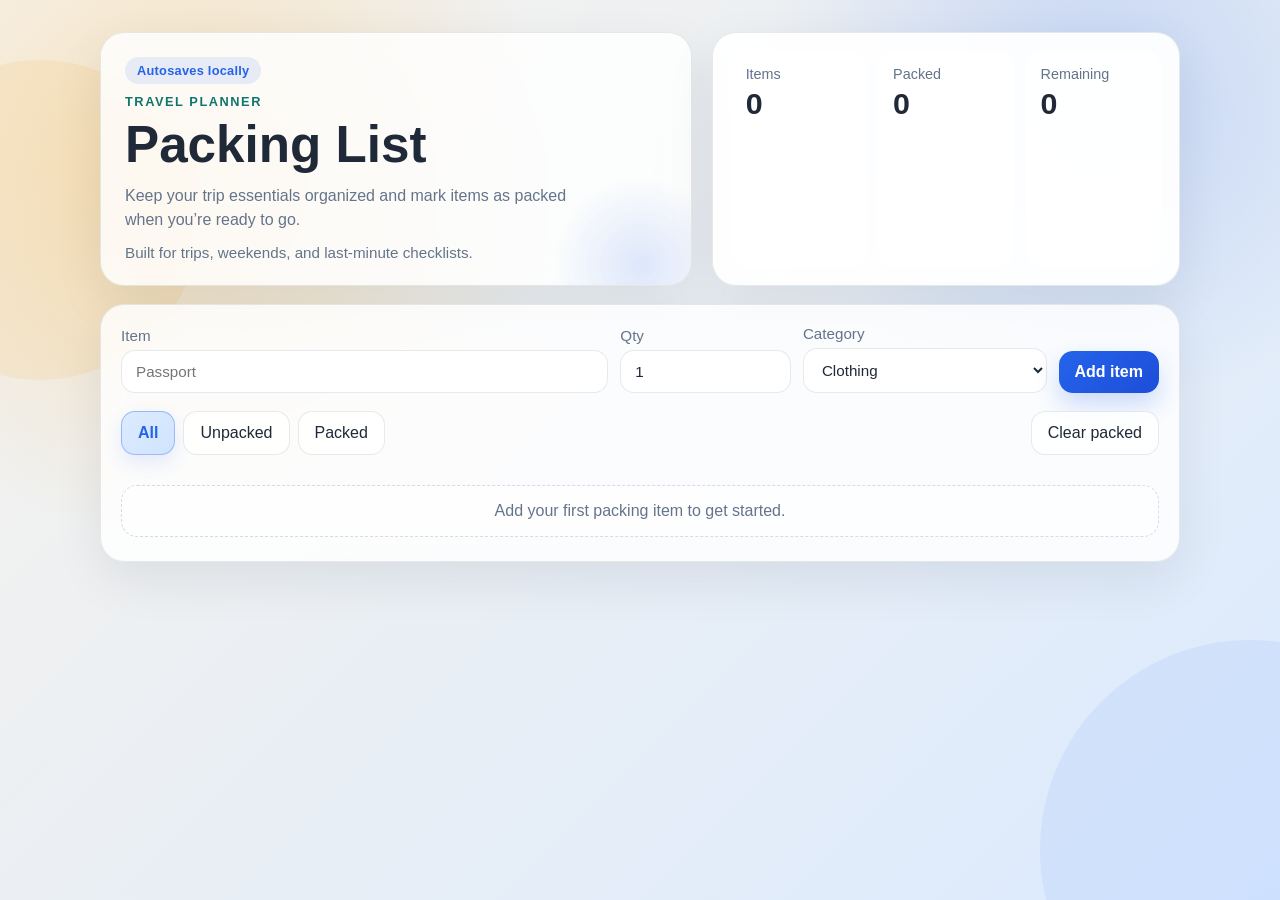
==== apps/packing-list/index.html @ a169e859 "Polish packing list and add new games Co-authored-by: Copilot <223556219+Copilot@users.noreply.githu" ====
<!DOCTYPE html>
<html lang="en">
<head>
  <meta charset="UTF-8" />
  <meta name="viewport" content="width=device-width, initial-scale=1.0" />
  <title>Packing List</title>
  <link rel="stylesheet" href="styles.css" />
</head>
<body>
  <main class="app-shell">
    <section class="hero">
      <div class="hero-copy">
        <p class="chip">Autosaves locally</p>
        <p class="eyebrow">Travel planner</p>
        <h1>Packing List</h1>
        <p class="intro">Keep your trip essentials organized and mark items as packed when you’re ready to go.</p>
        <p class="subtle">Built for trips, weekends, and last-minute checklists.</p>
      </div>

      <div class="summary" aria-live="polite">
        <div>
          <span class="summary-label">Items</span>
          <strong id="totalCount">0</strong>
        </div>
        <div>
          <span class="summary-label">Packed</span>
          <strong id="packedCount">0</strong>
        </div>
        <div>
          <span class="summary-label">Remaining</span>
          <strong id="remainingCount">0</strong>
        </div>
      </div>
    </section>

    <section class="panel">
      <form id="itemForm" class="item-form">
        <label>
          <span>Item</span>
          <input id="itemName" name="itemName" type="text" placeholder="Passport" maxlength="60" required />
        </label>

        <label>
          <span>Qty</span>
          <input id="itemQuantity" name="itemQuantity" type="number" min="1" max="99" value="1" />
        </label>

        <label>
          <span>Category</span>
          <select id="itemCategory" name="itemCategory">
            <option>Clothing</option>
            <option>Toiletries</option>
            <option>Tech</option>
            <option>Documents</option>
            <option>Health</option>
            <option>Other</option>
          </select>
        </label>

        <button type="submit" class="primary">Add item</button>
      </form>

      <div class="toolbar">
        <div class="filters" role="tablist" aria-label="Packing list filters">
          <button type="button" class="filter active" data-filter="all">All</button>
          <button type="button" class="filter" data-filter="unpacked">Unpacked</button>
          <button type="button" class="filter" data-filter="packed">Packed</button>
        </div>

        <button type="button" id="clearPackedBtn" class="ghost">Clear packed</button>
      </div>

      <ul id="itemList" class="item-list" aria-label="Packing items"></ul>

      <p id="emptyState" class="empty-state">Add your first packing item to get started.</p>
    </section>
  </main>

  <script src="app.js"></script>
</body>
</html>
---- apps/packing-list/styles.css ----
:root {
  --bg-1: #f7f3ec;
  --bg-2: #dbeafe;
  --card: rgba(255, 255, 255, 0.82);
  --card-strong: rgba(255, 255, 255, 0.94);
  --text: #1f2937;
  --muted: #64748b;
  --line: rgba(31, 41, 55, 0.1);
  --accent: #2563eb;
  --accent-2: #0f766e;
  --accent-3: #f59e0b;
}

* {
  box-sizing: border-box;
}

body {
  margin: 0;
  min-height: 100vh;
  font-family: "Segoe UI", sans-serif;
  color: var(--text);
  position: relative;
  overflow-x: hidden;
  background:
    radial-gradient(circle at 15% 20%, rgba(245, 158, 11, 0.22) 0%, transparent 28%),
    radial-gradient(circle at 85% 10%, rgba(37, 99, 235, 0.18) 0%, transparent 24%),
    linear-gradient(135deg, var(--bg-1), var(--bg-2));
}

body::before,
body::after {
  content: "";
  position: fixed;
  inset: auto;
  pointer-events: none;
  filter: blur(0);
  opacity: 0.9;
}

body::before {
  width: 320px;
  height: 320px;
  left: -120px;
  top: 60px;
  border-radius: 50%;
  background: rgba(245, 158, 11, 0.1);
}

body::after {
  width: 420px;
  height: 420px;
  right: -180px;
  bottom: -160px;
  border-radius: 50%;
  background: rgba(37, 99, 235, 0.08);
}

.app-shell {
  width: min(1080px, calc(100% - 32px));
  margin: 0 auto;
  padding: 32px 0 44px;
  position: relative;
  z-index: 1;
}

.hero {
  display: grid;
  gap: 20px;
  grid-template-columns: 1.2fr 0.95fr;
  align-items: stretch;
  margin-bottom: 18px;
}

.hero-copy,
.summary,
.panel {
  background: var(--card);
  border: 1px solid var(--line);
  border-radius: 24px;
  box-shadow: 0 18px 50px rgba(15, 23, 42, 0.08);
  backdrop-filter: blur(14px);
}

.hero-copy {
  padding: 24px;
  display: grid;
  align-content: center;
  gap: 0;
  min-height: 220px;
  position: relative;
  overflow: hidden;
}

.hero-copy::after {
  content: "";
  position: absolute;
  inset: auto -40px -70px auto;
  width: 180px;
  height: 180px;
  border-radius: 50%;
  background: radial-gradient(circle, rgba(37, 99, 235, 0.14), transparent 70%);
}

.chip {
  width: fit-content;
  margin: 0 0 10px;
  padding: 6px 12px;
  border-radius: 999px;
  background: rgba(37, 99, 235, 0.1);
  color: var(--accent);
  font-size: 0.8rem;
  font-weight: 700;
  letter-spacing: 0.02em;
}

.subtle {
  margin: 12px 0 0;
  color: var(--muted);
  font-size: 0.95rem;
}

.eyebrow {
  margin: 0 0 6px;
  text-transform: uppercase;
  letter-spacing: 0.12em;
  font-size: 0.8rem;
  color: var(--accent-2);
  font-weight: 700;
}

h1 {
  margin: 0;
  font-size: clamp(2rem, 4vw, 3.4rem);
}

.intro {
  margin: 10px 0 0;
  max-width: 52ch;
  color: var(--muted);
  line-height: 1.5;
}

.summary {
  display: grid;
  grid-template-columns: repeat(3, 1fr);
  gap: 12px;
  padding: 18px;
  background: var(--card-strong);
}

.summary div {
  padding: 14px;
  border-radius: 16px;
  background: rgba(255, 255, 255, 0.72);
  border: 1px solid rgba(255, 255, 255, 0.5);
  box-shadow: inset 0 1px 0 rgba(255, 255, 255, 0.7);
}

.summary-label {
  display: block;
  margin-bottom: 6px;
  color: var(--muted);
  font-size: 0.9rem;
}

.summary strong {
  font-size: 1.9rem;
  line-height: 1;
}

.panel {
  padding: 20px;
}

.item-form {
  display: grid;
  grid-template-columns: 2fr 0.7fr 1fr auto;
  gap: 12px;
  align-items: end;
}

.item-form label {
  display: grid;
  gap: 6px;
  font-size: 0.95rem;
}

.item-form span {
  color: var(--muted);
}

input,
select,
button {
  font: inherit;
}

input,
select {
  width: 100%;
  border: 1px solid var(--line);
  border-radius: 14px;
  padding: 12px 14px;
  background: #fff;
  color: var(--text);
  transition: border-color 0.2s, box-shadow 0.2s, transform 0.2s;
}

input:focus,
select:focus {
  outline: 2px solid rgba(37, 99, 235, 0.25);
  border-color: rgba(37, 99, 235, 0.5);
  box-shadow: 0 0 0 4px rgba(37, 99, 235, 0.08);
}

button {
  border: 0;
  border-radius: 14px;
  padding: 12px 16px;
  cursor: pointer;
  transition: transform 0.2s, box-shadow 0.2s, background 0.2s, opacity 0.2s;
}

.primary {
  background: linear-gradient(135deg, var(--accent), #1d4ed8);
  color: #fff;
  font-weight: 700;
  box-shadow: 0 12px 24px rgba(37, 99, 235, 0.22);
}

.ghost,
.filter {
  background: rgba(255, 255, 255, 0.78);
  color: var(--text);
  border: 1px solid var(--line);
}

.primary:hover,
.ghost:hover,
.filter:hover,
.remove:hover {
  transform: translateY(-1px);
}

.toolbar {
  display: flex;
  justify-content: space-between;
  gap: 12px;
  align-items: center;
  margin: 18px 0 12px;
}

.filters {
  display: flex;
  gap: 8px;
  flex-wrap: wrap;
}

.filter.active {
  background: linear-gradient(135deg, rgba(219, 234, 254, 0.95), rgba(191, 219, 254, 0.75));
  border-color: rgba(37, 99, 235, 0.35);
  color: var(--accent);
  font-weight: 700;
  box-shadow: 0 8px 20px rgba(37, 99, 235, 0.12);
}

.item-list {
  list-style: none;
  padding: 0;
  margin: 0;
  display: grid;
  gap: 10px;
}

.item {
  display: grid;
  grid-template-columns: auto 1fr auto;
  gap: 12px;
  align-items: center;
  padding: 16px;
  border-radius: 18px;
  background: rgba(255, 255, 255, 0.88);
  border: 1px solid var(--line);
  transition: transform 0.2s, box-shadow 0.2s, border-color 0.2s;
}

.item-enter {
  animation: popIn 220ms ease-out;
}

.item:hover {
  transform: translateY(-1px);
  box-shadow: 0 14px 30px rgba(15, 23, 42, 0.08);
  border-color: rgba(37, 99, 235, 0.16);
}

.item input[type="checkbox"] {
  width: 20px;
  height: 20px;
  accent-color: var(--accent-2);
  margin-top: 2px;
}

.item-main {
  display: grid;
  gap: 6px;
}

.item-title {
  display: flex;
  gap: 10px;
  align-items: center;
  flex-wrap: wrap;
}

.item-name {
  font-weight: 700;
  font-size: 1.02rem;
}

.packed .item-name {
  text-decoration: line-through;
  color: var(--muted);
}

.packed {
  background: linear-gradient(135deg, rgba(248, 250, 252, 0.9), rgba(226, 232, 240, 0.72));
}

.meta {
  display: flex;
  flex-wrap: wrap;
  gap: 8px;
  color: var(--muted);
  font-size: 0.9rem;
}

.badge {
  padding: 4px 8px;
  border-radius: 999px;
  background: #eff6ff;
  color: var(--accent);
  border: 1px solid rgba(37, 99, 235, 0.12);
}

.remove {
  background: transparent;
  color: #b42318;
  font-weight: 700;
}

.remove:hover {
  background: rgba(180, 35, 24, 0.08);
}

.empty-state {
  margin: 18px 0 4px;
  padding: 16px;
  border-radius: 16px;
  background: rgba(255, 255, 255, 0.56);
  color: var(--muted);
  text-align: center;
  border: 1px dashed rgba(100, 116, 139, 0.25);
}

.is-hidden {
  display: none;
}

@keyframes popIn {
  from {
    opacity: 0;
    transform: translateY(8px) scale(0.98);
  }
  to {
    opacity: 1;
    transform: translateY(0) scale(1);
  }
}

@media (max-width: 760px) {
  .hero,
  .item-form {
    grid-template-columns: 1fr;
  }

  .hero-copy {
    min-height: auto;
  }

  .toolbar {
    flex-direction: column;
    align-items: stretch;
  }

  .summary {
    grid-template-columns: 1fr;
  }

  .item {
    grid-template-columns: auto 1fr;
  }

  .remove {
    grid-column: 2;
    justify-self: start;
  }
}
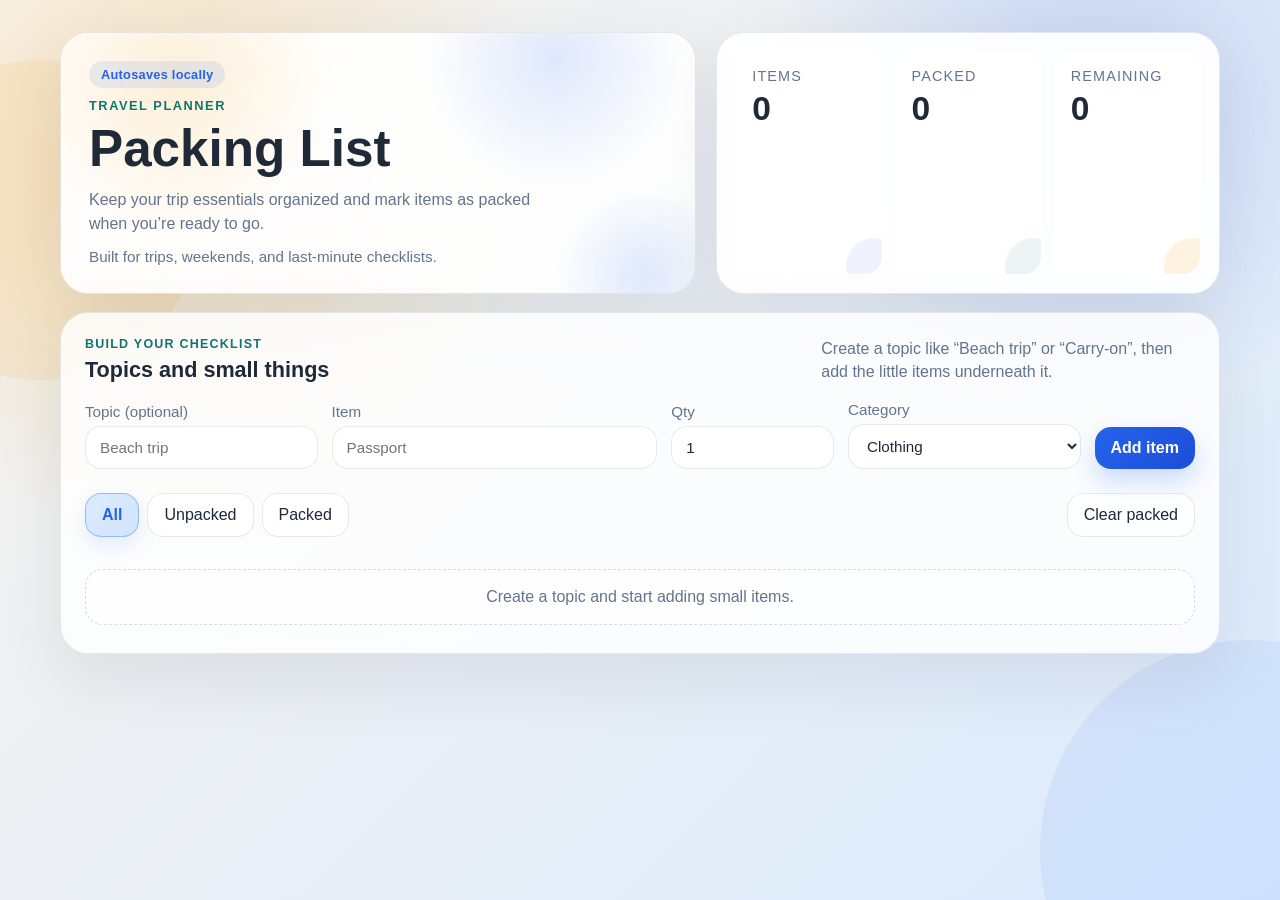
==== commit 0cd1fa5b: "Make packing list topics optional Co-authored-by: Copilot <223556219+Copilot@users.noreply.github.co" ====
--- a/apps/packing-list/index.html
+++ b/apps/packing-list/index.html
@@ -34,7 +34,21 @@
     </section>
 
     <section class="panel">
+      <div class="panel-head">
+        <div>
+          <p class="panel-kicker">Build your checklist</p>
+          <h2>Topics and small things</h2>
+        </div>
+        <p class="panel-note">Create a topic like “Beach trip” or “Carry-on”, then add the little items underneath it.</p>
+      </div>
+
       <form id="itemForm" class="item-form">
+        <label>
+          <span>Topic (optional)</span>
+          <input id="itemTopic" name="itemTopic" type="text" placeholder="Beach trip" maxlength="60" list="topicSuggestions" />
+          <datalist id="topicSuggestions"></datalist>
+        </label>
+
         <label>
           <span>Item</span>
           <input id="itemName" name="itemName" type="text" placeholder="Passport" maxlength="60" required />
@@ -70,7 +84,7 @@
         <button type="button" id="clearPackedBtn" class="ghost">Clear packed</button>
       </div>
 
-      <ul id="itemList" class="item-list" aria-label="Packing items"></ul>
+      <div id="itemList" class="item-list" aria-label="Packing items"></div>
 
       <p id="emptyState" class="empty-state">Add your first packing item to get started.</p>
     </section>
--- a/apps/packing-list/styles.css
+++ b/apps/packing-list/styles.css
@@ -57,7 +57,7 @@
 }
 
 .app-shell {
-  width: min(1080px, calc(100% - 32px));
+  width: min(1160px, calc(100% - 32px));
   margin: 0 auto;
   padding: 32px 0 44px;
   position: relative;
@@ -77,19 +77,31 @@
 .panel {
   background: var(--card);
   border: 1px solid var(--line);
-  border-radius: 24px;
-  box-shadow: 0 18px 50px rgba(15, 23, 42, 0.08);
+  border-radius: 28px;
+  box-shadow: 0 24px 70px rgba(15, 23, 42, 0.08);
   backdrop-filter: blur(14px);
 }
 
 .hero-copy {
-  padding: 24px;
+  padding: 28px;
   display: grid;
   align-content: center;
   gap: 0;
-  min-height: 220px;
+  min-height: 240px;
   position: relative;
   overflow: hidden;
+  isolation: isolate;
+}
+
+.hero-copy::before {
+  content: "";
+  position: absolute;
+  inset: 0;
+  background:
+    radial-gradient(circle at 18% 18%, rgba(245, 158, 11, 0.15), transparent 28%),
+    radial-gradient(circle at 78% 10%, rgba(37, 99, 235, 0.14), transparent 24%),
+    linear-gradient(135deg, rgba(255, 255, 255, 0.72), rgba(255, 255, 255, 0.42));
+  z-index: -1;
 }
 
 .hero-copy::after {
@@ -100,6 +112,7 @@
   height: 180px;
   border-radius: 50%;
   background: radial-gradient(circle, rgba(37, 99, 235, 0.14), transparent 70%);
+  animation: floatGlow 7s ease-in-out infinite;
 }
 
 .chip {
@@ -150,33 +163,93 @@
 }
 
 .summary div {
-  padding: 14px;
-  border-radius: 16px;
-  background: rgba(255, 255, 255, 0.72);
+  padding: 16px;
+  border-radius: 18px;
+  background: rgba(255, 255, 255, 0.8);
   border: 1px solid rgba(255, 255, 255, 0.5);
   box-shadow: inset 0 1px 0 rgba(255, 255, 255, 0.7);
+  animation: riseIn 500ms ease both;
+  position: relative;
+  overflow: hidden;
+}
+
+.summary div::after {
+  content: "";
+  position: absolute;
+  inset: auto -20px -20px auto;
+  width: 56px;
+  height: 56px;
+  border-radius: 50%;
+  background: rgba(37, 99, 235, 0.08);
+}
+
+.summary div:nth-child(2)::after {
+  background: rgba(15, 118, 110, 0.08);
+}
+
+.summary div:nth-child(3)::after {
+  background: rgba(245, 158, 11, 0.12);
+}
+
+.summary div:nth-child(2) {
+  animation-delay: 90ms;
+}
+
+.summary div:nth-child(3) {
+  animation-delay: 180ms;
 }
 
 .summary-label {
   display: block;
-  margin-bottom: 6px;
+  margin-bottom: 8px;
   color: var(--muted);
   font-size: 0.9rem;
+  text-transform: uppercase;
+  letter-spacing: 0.08em;
 }
 
 .summary strong {
-  font-size: 1.9rem;
+  font-size: 2.1rem;
   line-height: 1;
 }
 
 .panel {
-  padding: 20px;
+  padding: 24px;
+}
+
+.panel-head {
+  display: flex;
+  align-items: end;
+  justify-content: space-between;
+  gap: 16px;
+  margin-bottom: 18px;
+}
+
+.panel-kicker {
+  margin: 0 0 6px;
+  color: var(--accent-2);
+  text-transform: uppercase;
+  letter-spacing: 0.1em;
+  font-size: 0.78rem;
+  font-weight: 700;
+}
+
+.panel-head h2 {
+  margin: 0;
+  font-size: 1.35rem;
+}
+
+.panel-note {
+  margin: 0;
+  max-width: 42ch;
+  color: var(--muted);
+  line-height: 1.45;
 }
 
 .item-form {
   display: grid;
-  grid-template-columns: 2fr 0.7fr 1fr auto;
-  gap: 12px;
+  grid-template-columns: 1fr 1.4fr 0.7fr 1fr auto;
+  gap: 14px;
   align-items: end;
 }
 
@@ -200,7 +273,7 @@
 select {
   width: 100%;
   border: 1px solid var(--line);
-  border-radius: 14px;
+  border-radius: 16px;
   padding: 12px 14px;
   background: #fff;
   color: var(--text);
@@ -216,7 +289,7 @@
 
 button {
   border: 0;
-  border-radius: 14px;
+  border-radius: 16px;
   padding: 12px 16px;
   cursor: pointer;
   transition: transform 0.2s, box-shadow 0.2s, background 0.2s, opacity 0.2s;
@@ -243,12 +316,27 @@
   transform: translateY(-1px);
 }
 
+.primary {
+  position: relative;
+  overflow: hidden;
+}
+
+.primary::after {
+  content: "";
+  position: absolute;
+  inset: 0;
+  transform: translateX(-120%);
+  background: linear-gradient(120deg, transparent 0%, rgba(255, 255, 255, 0.28) 50%, transparent 100%);
+  animation: shimmer 4.5s ease-in-out infinite;
+}
+
 .toolbar {
   display: flex;
   justify-content: space-between;
   gap: 12px;
   align-items: center;
-  margin: 18px 0 12px;
+  margin: 22px 0 14px;
+  padding-top: 2px;
 }
 
 .filters {
@@ -270,7 +358,52 @@
   padding: 0;
   margin: 0;
   display: grid;
+  gap: 14px;
+}
+
+.topic-group {
+  padding: 18px;
+  border-radius: 22px;
+  background:
+    linear-gradient(180deg, rgba(255, 255, 255, 0.74), rgba(255, 255, 255, 0.58)),
+    rgba(255, 255, 255, 0.58);
+  border: 1px solid rgba(255, 255, 255, 0.7);
+  box-shadow: inset 0 1px 0 rgba(255, 255, 255, 0.8);
+}
+
+.topic-header {
+  display: flex;
+  align-items: center;
+  justify-content: space-between;
+  gap: 12px;
+  margin-bottom: 14px;
+  padding-bottom: 12px;
+  border-bottom: 1px solid rgba(100, 116, 139, 0.12);
+}
+
+.topic-title {
+  display: flex;
+  align-items: baseline;
   gap: 10px;
+  flex-wrap: wrap;
+}
+
+.topic-title h2 {
+  margin: 0;
+  font-size: 1.18rem;
+}
+
+.topic-count {
+  color: var(--muted);
+  font-size: 0.9rem;
+}
+
+.topic-items {
+  list-style: none;
+  display: grid;
+  gap: 12px;
+  padding: 0;
+  margin: 0;
 }
 
 .item {
@@ -278,20 +411,20 @@
   grid-template-columns: auto 1fr auto;
   gap: 12px;
   align-items: center;
-  padding: 16px;
+  padding: 16px 18px;
   border-radius: 18px;
-  background: rgba(255, 255, 255, 0.88);
+  background: rgba(255, 255, 255, 0.9);
   border: 1px solid var(--line);
-  transition: transform 0.2s, box-shadow 0.2s, border-color 0.2s;
+  transition: transform 0.2s, box-shadow 0.2s, border-color 0.2s, background 0.2s;
 }
 
 .item-enter {
-  animation: popIn 220ms ease-out;
+  animation: popIn 280ms cubic-bezier(0.2, 0.9, 0.25, 1);
 }
 
 .item:hover {
   transform: translateY(-1px);
-  box-shadow: 0 14px 30px rgba(15, 23, 42, 0.08);
+  box-shadow: 0 16px 34px rgba(15, 23, 42, 0.1);
   border-color: rgba(37, 99, 235, 0.16);
 }
 
@@ -356,9 +489,9 @@
 
 .empty-state {
   margin: 18px 0 4px;
-  padding: 16px;
-  border-radius: 16px;
-  background: rgba(255, 255, 255, 0.56);
+  padding: 18px;
+  border-radius: 18px;
+  background: rgba(255, 255, 255, 0.6);
   color: var(--muted);
   text-align: center;
   border: 1px dashed rgba(100, 116, 139, 0.25);
@@ -379,6 +512,36 @@
   }
 }
 
+@keyframes riseIn {
+  from {
+    opacity: 0;
+    transform: translateY(10px);
+  }
+  to {
+    opacity: 1;
+    transform: translateY(0);
+  }
+}
+
+@keyframes floatGlow {
+  0%, 100% {
+    transform: translate3d(0, 0, 0) scale(1);
+  }
+  50% {
+    transform: translate3d(0, -10px, 0) scale(1.05);
+  }
+}
+
+@keyframes shimmer {
+  0%,
+  72% {
+    transform: translateX(-120%);
+  }
+  100% {
+    transform: translateX(120%);
+  }
+}
+
 @media (max-width: 760px) {
   .hero,
   .item-form {
@@ -389,6 +552,11 @@
     min-height: auto;
   }
 
+  .panel-head {
+    flex-direction: column;
+    align-items: flex-start;
+  }
+
   .toolbar {
     flex-direction: column;
     align-items: stretch;
@@ -402,6 +570,11 @@
     grid-template-columns: auto 1fr;
   }
 
+  .topic-header {
+    align-items: flex-start;
+    flex-direction: column;
+  }
+
   .remove {
     grid-column: 2;
     justify-self: start;
